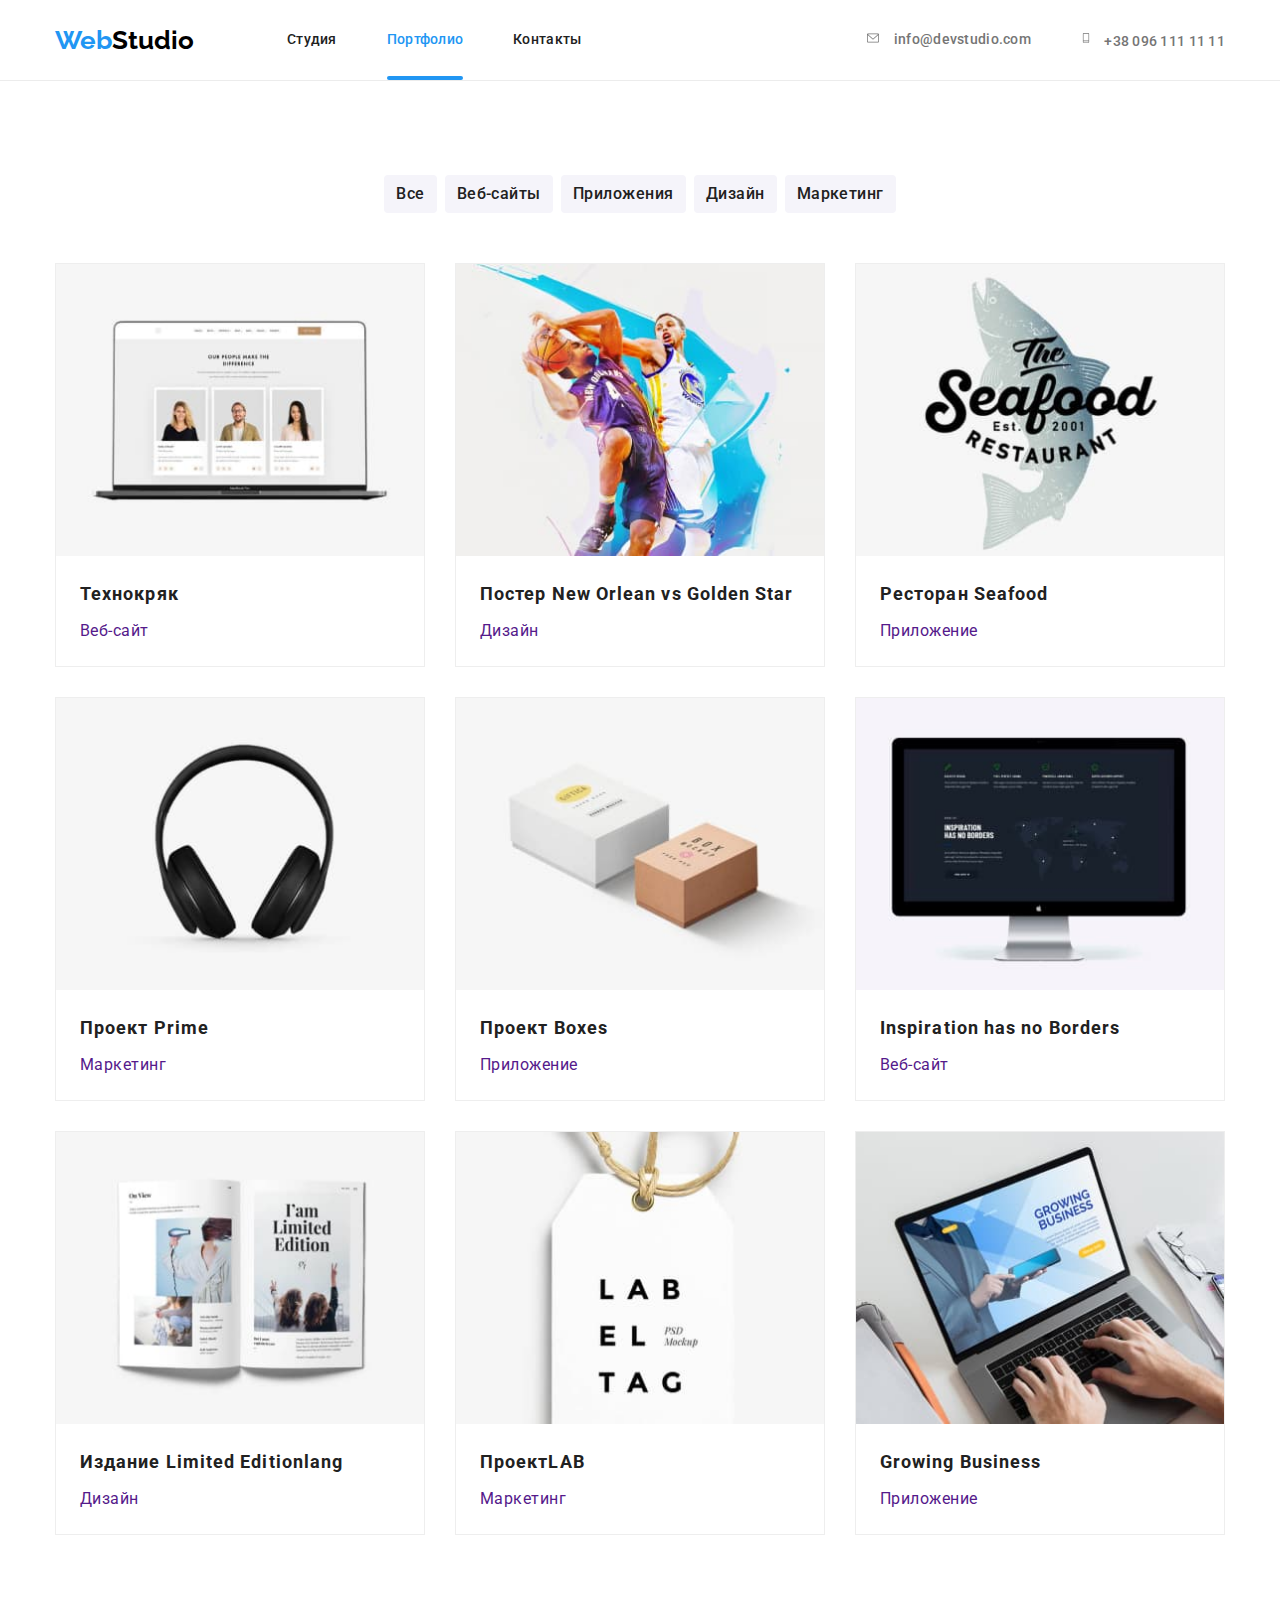
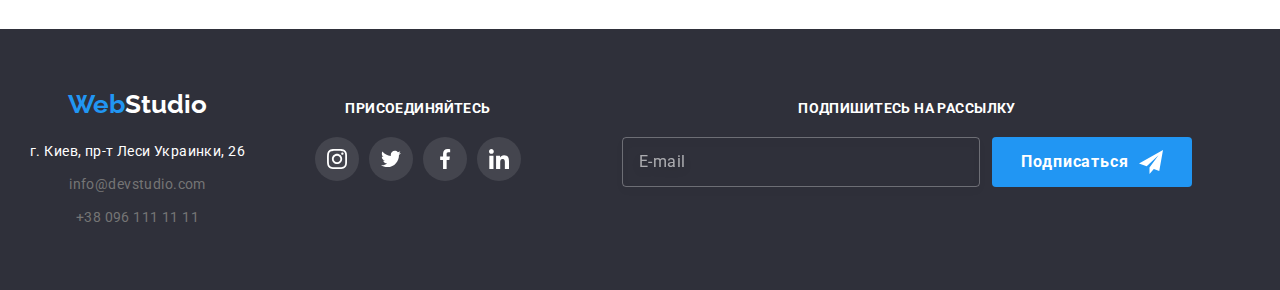
==== portfolio.html @ f4c72ba0 "media" ====
<!DOCTYPE html>
<html lang="ru">
<head>
    <meta charset="UTF-8">
    <meta http-equiv="X-UA-Compatible" content="IE=edge">
    <meta name="viewport" content="width=device-width, initial-scale=1.0">
    <title>Document</title>
    <link rel="preconnect" href="https://fonts.googleapis.com">
    <link rel="preconnect" href="https://fonts.gstatic.com" crossorigin>
    <link href="https://fonts.googleapis.com/css2?family=Raleway:wght@700&family=Roboto:wght@400;500;700;900&display=swap" rel="stylesheet">    
    <link rel="stylesheet" href="https://cdnjs.cloudflare.com/ajax/libs/modern-normalize/1.1.0/modern-normalize.min.css">
    <link rel="stylesheet" href="./css/main.css">
</head>
<body>
    <header class="page-header">
        <div class="container header-container">
        <nav class="navigation">
                <a href="" lang="en" class="logo page-header__logo"> <span class="accent-logo">Web</span>Studio</a>
                <ul class="site-nav list">
                    <li class="site-nav__item"><a class="site-nav__link" href="./index.html">Студия</a></li>
                    <li class="site-nav__item site-nav__item--current"><a class="site-nav__link site-nav__link--current" href="">Портфолио</a></li>
                    <li class="site-nav__item"><a class="site-nav__link" href="">Контакты</a></li>
                </ul>
                </nav>
                <ul class="auth-nav list">
                    <li class="navigation-link"><a href="mailto:info@devstudio.com" class="auth-nav__link link">
                        <svg class="auth-nav__icon" width="16" height="12">
                            <use href="./images/sprite.svg#icon-mail"></use>
                        </svg>
                        info@devstudio.com</a></li>
                    <li ><a href="tel:+380961111111" class="auth-nav__link link">
                        <svg class="auth-nav__icon" width="10" height="16">
                            <use href="./images/sprite.svg#icon-phone"></use>
                        </svg>
                        +38 096 111 11 11</a></li>
                </ul>
                <button class="menu-open" data-menu-open>
                    <svg width="40" height="40">
                        <use href="./images/sprite.svg#icon-menu_40px"></use>
                    </svg>
                </button>
                </div>
                <div class="mob-menu is-hidden" data-menu>
                    <button class="menu-close" data-menu-close>
                        <svg width="40" height="40">
                            <use href="./images/sprite.svg#icon-close_40px"></use>
                        </svg>
                    </button>    
                    <ul class="mob-menu-list list">
                        <li class="mob-menu-list__item"><a class="mob-nav__link link" href="./index.html">Студия</a></li>
                        <li class="mob-menu-list__item"><a class="mob-nav__link link mob-nav__link--current" href="./portfolio.html">Портфолио</a></li>
                        <li class="mob-menu-list__item"><a class="mob-nav__link link" href="">Контакты</a></li>
                    </ul>
                    <ul class="mob-auth-list list">
                        
                        <li class="mob-auth-list__item"><a href="tel:+380961111111" class="mob-auth-list__tel">
                            +38 096 111 11 11</a></li>
                            <li ><a href="mailto:info@devstudio.com" class="mob-auth-list__mail link">
                                info@devstudio.com</a></li>
                    </ul>
                    <ul class="mob-social-list list">
                        <li class="mob-social-list__item"><a class="mob-social-list__link link" href="">Instagram</a></li>
                        <span class="line"></span>
                        <li class="mob-social-list__item"><a class="mob-social-list__link link" href="">Twitter</a></li>
                        <span class="line"></span>
                        <li class="mob-social-list__item"><a class="mob-social-list__link link" href="">Facebook</a></li>
                        <span class="line"></span>
                        <li class="mob-social-list__item"><a class="mob-social-list__link link" href="">LinkedIn</a></li>
                    </ul>
                </div>
        </header>

    <main>
    <section class="work-examples-section">
    <div class="container ">
    <!--Скрыть заголовок-->
    <h1 class="visually-hidden">Наши работы</h1>
    <ul class="work-nav list">
        <li class="work-nav__wrap"><button type="button" class="work-nav__button">Все</button></li>
        <li class="work-nav__wrap"><button type="button" class="work-nav__button">Веб-сайты</button></li>
        <li class="work-nav__wrap"><button type="button" class="work-nav__button">Приложения</button></li>
        <li class="work-nav__wrap"><button type="button" class="work-nav__button">Дизайн</button></li>
        <li class="work-nav__wrap"><button type="button" class="work-nav__button">Маркетинг</button></li>
    </ul>
        <ul class="work-examples list">
            <li class="work-examples__card">
                <div class="work-examples__overlay">
            <a href="" class="work-examples__link link">
                <picture>
                    <source srcset="./images/portfolio/port1.jpg 1x, ./images/portfolio/port1_2x.jpg 2x"
                    media="(min-width:1200px)">
                    <source srcset="./images/portfolio/port1_tab.jpg 1x, ./images/portfolio/port1_tab_2x.jpg 2x"
                    media="(min-width:768px)"/>
                    <source srcset="./images/portfolio/port1_mob.jpg 1x, ./images/portfolio/port1_mob_2x.jpg 2x"
                    media="(min-width:320px)"/>
                    <img src="./images/portfolio/port1.jpg" alt="Пример готового веб-сайта" >
                </picture>
                <div class="portfolio-text"><p class="examples-text">Технокряк это современная площадка распространения коронавируса. Компании используют эту платформу для цифрового шпионажа и атак на защищённые сервера конкурентов.</p>
                </div></div>
            <div class="work-examples__item">
                <h2 class="work-examples__title">Технокряк</h2>
                <p class="work-examples__form">Веб-сайт</p>
            </div>
            </a>
            </li>

            <li class="work-examples__card">
                <div class="work-examples__overlay">
            <a href="" class="work-examples__link link">
                <picture>
                    <source srcset="./images/portfolio/port2.jpg 1x, ./images/portfolio/port2_2x.jpg 2x"
                    media="(min-width:1200px)">
                    <source srcset="./images/portfolio/port2_tab.jpg 1x, ./images/portfolio/port2_tab_2x.jpg 2x"
                    media="(min-width:768px)"/>
                    <source srcset="./images/portfolio/port2_mob.jpg 1x, ./images/portfolio/port2_mob_2x.jpg 2x"
                    media="(min-width:320px)"/>
                    <img src="./images/portfolio/port2.jpg" alt="Пример готового веб-сайта" >
                </picture>
           
            <div class="portfolio-text"><p class="examples-text">Технокряк это современная площадка распространения коронавируса. Компании используют эту платформу для цифрового шпионажа и атак на защищённые сервера конкурентов.</p>
            </div></div>
            <div class="work-examples__item">
                <h2 class="work-examples__title">Постер <span lang="en">New Orlean vs Golden Star</span></h2>
                <p class="work-examples__form">Дизайн</p>
            </div>
            </a>
            </li>

            <li class="work-examples__card">
                <div class="work-examples__overlay">
            <a href="" class="work-examples__link link">
                <picture>
                    <source srcset="./images/portfolio/port3.jpg 1x, ./images/portfolio/port3_2x.jpg 2x"
                    media="(min-width:1200px)">
                    <source srcset="./images/portfolio/port3_tab.jpg 1x, ./images/portfolio/port3_tab_2x.jpg 2x"
                    media="(min-width:768px)"/>
                    <source srcset="./images/portfolio/port3_mob.jpg 1x, ./images/portfolio/port3_mob_2x.jpg 2x"
                    media="(min-width:320px)"/>
                    <img src="./images/portfolio/port3.jpg" alt="Эмблема ресторана">
                </picture>
            <div class="portfolio-text"><p class="examples-text">Технокряк это современная площадка распространения коронавируса. Компании используют эту платформу для цифрового шпионажа и атак на защищённые сервера конкурентов.</p>
            </div></div>
            <div class="work-examples__item">
                <h2 class="work-examples__title">Ресторан <span lang="en">Seafood</span></h2>
                <p class="work-examples__form">Приложение</p></div></a>
            </li>      

            <li class="work-examples__card">
                <div class="work-examples__overlay">
            <a href="" class="work-examples__link link">
                <picture>
                    <source srcset="./images/portfolio/port4.jpg 1x, ./images/portfolio/port4_2x.jpg 2x"
                    media="(min-width:1200px)">
                    <source srcset="./images/portfolio/port4_tab.jpg 1x, ./images/portfolio/port4_tab_2x.jpg 2x"
                    media="(min-width:768px)"/>
                    <source srcset="./images/portfolio/port4_mob.jpg 1x, ./images/portfolio/port4_mob_2x.jpg 2x"
                    media="(min-width:320px)"/>
                    <img src="./images/portfolio/port4.jpg" alt="Наушники">
                </picture>
            <div class="portfolio-text"><p class="examples-text">Технокряк это современная площадка распространения коронавируса. Компании используют эту платформу для цифрового шпионажа и атак на защищённые сервера конкурентов.</p>
            </div></div>
            <div class="work-examples__item">
                <h2 class="work-examples__title">Проект <span lang="en">Prime</span></h2>
                <p class="work-examples__form">Маркетинг</p>
            </div>
            </a>
            </li> 

            <li class="work-examples__card">
                <div class="work-examples__overlay">
            <a href="" class="work-examples__link link">
                <picture>
                    <source srcset="./images/portfolio/port5.jpg 1x, ./images/portfolio/port5_2x.jpg 2x"
                    media="(min-width:1200px)">
                    <source srcset="./images/portfolio/port5_tab.jpg 1x, ./images/portfolio/port5_tab_2x.jpg 2x"
                    media="(min-width:768px)"/>
                    <source srcset="./images/portfolio/port5_mob.jpg 1x, ./images/portfolio/port5_mob_2x.jpg 2x"
                    media="(min-width:320px)"/>
                    <img src="./images/portfolio/port5.jpg" alt="2 коробки">
                </picture>
            <div class="portfolio-text"><p class="examples-text">Технокряк это современная площадка распространения коронавируса. Компании используют эту платформу для цифрового шпионажа и атак на защищённые сервера конкурентов.</p>
            </div></div>
            <div class="work-examples__item">
                <h2 class="work-examples__title">Проект <span lang="en">Boxes</span></h2>
                <p class="work-examples__form">Приложение</p>
            </div>
            </a>
            </li>     

            <li class="work-examples__card">
                <div class="work-examples__overlay">
            <a href="" class="work-examples__link link">
                <picture>
                    <source srcset="./images/portfolio/port6.jpg 1x, ./images/portfolio/port6_2x.jpg 2x"
                    media="(min-width:1200px)">
                    <source srcset="./images/portfolio/port6_tab.jpg 1x, ./images/portfolio/port6_tab_2x.jpg 2x"
                    media="(min-width:768px)"/>
                    <source srcset="./images/portfolio/port6_mob.jpg 1x, ./images/portfolio/port6_mob_2x.jpg 2x"
                    media="(min-width:320px)"/>
                    <img src="./images/portfolio/port6.jpg" alt="Экран монитора">
                </picture>
            <div class="portfolio-text"><p class="examples-text">Технокряк это современная площадка распространения коронавируса. Компании используют эту платформу для цифрового шпионажа и атак на защищённые сервера конкурентов.</p>
            </div></div>
            <div class="work-examples__item">
                <h2 class="work-examples__title" lang="en">Inspiration has no Borders</h2>
                <p class="work-examples__form">Веб-сайт</p>
            </div>
            </a>
            </li> 

            <li class="work-examples__card">
                <div class="work-examples__overlay">
            <a href="" class="work-examples__link link">
                <picture>
                    <source srcset="./images/portfolio/port7.jpg 1x, ./images/portfolio/port7_2x.jpg 2x"
                    media="(min-width:1200px)">
                    <source srcset="./images/portfolio/port7_tab.jpg 1x, ./images/portfolio/port7_tab_2x.jpg 2x"
                    media="(min-width:768px)"/>
                    <source srcset="./images/portfolio/port7_mob.jpg 1x, ./images/portfolio/port7_mob_2x.jpg 2x"
                    media="(min-width:320px)"/>
                    <img src="./images/portfolio/port7.jpg" alt="Разворот журнала">
                </picture>
            <div class="portfolio-text"><p class="examples-text">Технокряк это современная площадка распространения коронавируса. Компании используют эту платформу для цифрового шпионажа и атак на защищённые сервера конкурентов.</p>
            </div></div>
            <div class="work-examples__item">
                <h2 class="work-examples__title">Издание <span lang="en">Limited Editionlang</span></h2>
                <p class="work-examples__form">Дизайн</p>
            </div>
            </a>
            </li> 

            <li class="work-examples__card">
                <div class="work-examples__overlay">
            <a href="" class="work-examples__link link">
                <picture>
                    <source srcset="./images/portfolio/port8.jpg 1x, ./images/portfolio/port8_2x.jpg 2x"
                    media="(min-width:1200px)">
                    <source srcset="./images/portfolio/port8_tab.jpg 1x, ./images/portfolio/port8_tab_2x.jpg 2x"
                    media="(min-width:768px)"/>
                    <source srcset="./images/portfolio/port8_mob.jpg 1x, ./images/portfolio/port8_mob_2x.jpg 2x"
                    media="(min-width:320px)"/>
                    <img src="./images/portfolio/port8.jpg" alt="Этикетка">
                </picture>
            <div class="portfolio-text"><p class="examples-text">Технокряк это современная площадка распространения коронавируса. Компании используют эту платформу для цифрового шпионажа и атак на защищённые сервера конкурентов.</p>
            </div></div>
            <div class="work-examples__item">
                <h2 class="work-examples__title">Проект<span lang="en">LAB</span></h2>
                <p class="work-examples__form">Маркетинг</p>
            </div>
            </a>
            </li> 

            <li class="work-examples__card">
                <div class="work-examples__overlay">
            <a href="" class="work-examples__link link">
                <picture>
                    <source srcset="./images/portfolio/port9.jpg 1x, ./images/portfolio/port9_2x.jpg 2x"
                    media="(min-width:1200px)">
                    <source srcset="./images/portfolio/port9_tab.jpg 1x, ./images/portfolio/port9_tab_2x.jpg 2x"
                    media="(min-width:768px)"/>
                    <source srcset="./images/portfolio/port9_mob.jpg 1x, ./images/portfolio/port9_mob_2x.jpg 2x"
                    media="(min-width:320px)"/>
                    <img src="./images/portfolio/port9.jpg" alt="Человек печатаеn на ноутбуке">
                </picture>
            <div class="portfolio-text"><p class="examples-text">Технокряк это современная площадка распространения коронавируса. Компании используют эту платформу для цифрового шпионажа и атак на защищённые сервера конкурентов.</p>
            </div></div>
            <div class="work-examples__item">
                <h2 class="work-examples__title" lang="en"> Growing Business</h2>
                <p class="work-examples__form">Приложение</p>
            </div>
            </a>
            </li>
        </ul>
    </div>
    </div>
</section>
    </main>

    <footer class="footer">
        <div class="footer-container container">
        <div class="address-container">
            <a href="" lang="en" class="logo footer__logo"> <span class="accent-logo">Web</span>Studio</a>
            <address class="address"> 
                <a href="https://goo.gl/maps/5iMmkAFJoWgHCpp79" target="_blank" class="address__map link">г. Киев, пр-т Леси Украинки, 26</a>  
                <ul class="address__list list">
                    <li class="address__mail"><a href="mailto:info@devstudio.com">info@devstudio.com</a></li>
                    <li><a href="tel:+380961111111" >+38 096 111 11 11</a></li>
                </ul>
            </address>
        </div>
        <div class="social-footer-container">
            <p class="social-title">присоединяйтесь</p>
            <ul class="social-footer">
                <li class="social-footer__item list"><a href="" class="social-footer__link">
                    <svg class="social-footer__icon" width="20" height="20">
                        <use href="./images/sprite.svg#icon-instagram"></use>
                    </svg>
                </a></li>
                <li class="social-footer__item list"><a href="" class="social-footer__link">
                    <svg class="social-footer__icon" width="20" height="20">
                        <use href="./images/sprite.svg#icon-twitter"></use>
                    </svg>
                </a></li>
                <li class="social-footer__item list"><a href="" class="social-footer__link">
                    <svg class="social-footer__icon" width="20" height="20">
                        <use href="./images/sprite.svg#icon-facebook"></use>
                    </svg>
                </a></li>
                <li class="social-footer__item list"><a href="" class="social-footer__link">
                    <svg class="social-footer__icon" width="20" height="20">
                        <use href="./images/sprite.svg#icon-linkedin"></use>
                    </svg>
                </a></li>
            </ul>
        </div>
        <div class="mail-container">
            <p class="social-title">подпишитесь на рассылку</p>
            <form class="mail-form">
                <input type="text" name="mail" placeholder="E-mail" class="mail-form__input">
                <button type="submit" class="button-mail">Подписаться
                    <svg class="send-icon" width="24" height="24">
                        <use href="./images/sprite.svg#icon-send"></use>
                    </svg>
                </button>


            </form>
        </div>
    </div>
        </footer>
        <script src="./js/menu.js"></script>
</body>
</html>
---- css/main.css ----
:root {
  --primary-text-color: #757575;
  --title-text-color: #212121;
  --accent-color: #2196f3;
  --white-color: #ffffff;
  --grey-color: rgba(255, 255, 255, 0, 6);
  --bg-color: #2f303a;
  --secondary-bg-color: #f5f4fa;
  --font-family: Roboto, sans-serif;
}

.visually-hidden {
  position: absolute;
  width: 1px;
  height: 1px;
  margin: -1px;
  padding: 0;
  overflow: hidden;
  border: 0;
  clip: rect(0 0 0 0);
}

body {
  color: var(--primary-text-color);
  font-family: Roboto, sans-serif;
}

.link {
  text-decoration: none;
}

.list {
  list-style: none;
  padding: 0;
  margin: 0;
}

img {
  display: block;
  max-width: 100%;
  height: auto;
}

p,
h1,
h2,
h3,
h4,
h5,
h6 {
  margin-top: 0;
  margin-bottom: 0;
}

.container {
  width: 100%;
  padding-left: 15px;
  padding-right: 15px;
  margin: 0 auto;
}

@media screen and (min-width: 480px) {
  .container {
    width: 480px;
  }
}

@media screen and (min-width: 768px) {
  .container {
    width: 768px;
  }
}

@media screen and (min-width: 1200px) {
  .container {
    width: 1200px;
  }
}

.header-container {
  display: flex;
  align-items: center;
  justify-content: space-between;
  position: relative;
}

.page-header {
  border-bottom: 1px solid #ececec;
}

.logo {
  font-family: Raleway;
  font-weight: 700;
  font-size: 26px;
  line-height: 1.19;
  text-decoration: none;
}

.page-header__logo {
  margin-right: 93px;
  color: black;
}

.accent-logo {
  color: var(--accent-color);
}

.navigation {
  display: flex;
  align-items: center;
}

.site-nav {
  display: none;
}

@media screen and (min-width: 768px) {
  .site-nav {
    display: flex;
    align-items: center;
  }
}

.site-nav a,
.auth-nav a {
  font-weight: 500;
  font-size: 12px;
  line-height: 1.17;
  letter-spacing: 0.02em;
}

@media screen and (min-width: 1200px) {
  .site-nav a,
  .auth-nav a {
    font-size: 14px;
    line-height: 1.14;
  }
}

.site-nav a {
  color: var(--title-text-color);
  text-decoration: none;
  transition: color 250ms cubic-bezier(0.4, 0, 0.2, 1);
}

.site-nav a:hover, .site-nav a:focus {
  color: var(--accent-color);
}

.site-nav__link {
  display: block;
  padding-top: 32px;
  padding-bottom: 32px;
  position: relative;
}

.site-nav__link--current::after {
  position: absolute;
  bottom: 0;
  left: 0;
  content: '';
  display: block;
  background-color: #2196f3;
  border-radius: 2px;
  height: 4px;
  width: 100%;
}

.auth-nav a {
  color: var(--primary-text-color);
}

.auth-nav__icon {
  margin-right: 8px;
  fill: var(--primary-text-color);
  transition: fill 250ms cubic-bezier(0.4, 0, 0.2, 1);
}

.auth-nav__link:hover .auth-nav__icon,
.auth-nav__link:focus .auth-nav__icon {
  fill: var(--accent-color);
}

@media screen and (min-width: 1200px) {
  .auth-nav__icon {
    margin-right: 10px;
  }
}

@media screen and (min-width: 768px) {
  .icon_mail {
    width: 14px;
    height: 10px;
  }
}

@media screen and (min-width: 1200px) {
  .icon_mail {
    width: 16px;
    height: 12px;
  }
}

@media screen and (min-width: 768px) {
  .icon_phone {
    width: 10px;
    height: 14px;
  }
}

@media screen and (min-width: 1200px) {
  .icon_phone {
    height: 16px;
  }
}

.site-nav__item:not(:last-child) {
  margin-right: 50px;
}

.site-nav__item--current a {
  color: var(--accent-color);
}

.auth-nav {
  display: none;
}

@media screen and (min-width: 768px) {
  .auth-nav {
    display: flex;
    flex-flow: column wrap;
  }
}

@media screen and (min-width: 1200px) {
  .auth-nav {
    flex-flow: row;
  }
}

.navigation-link {
  display: flex;
  align-items: center;
  justify-content: center;
}

@media screen and (min-width: 768px) {
  .navigation-link {
    margin-bottom: 10px;
  }
}

@media screen and (min-width: 1200px) {
  .navigation-link {
    display: inline-block;
    margin-right: 50px;
    margin-bottom: 0;
  }
}

.auth-nav__link {
  color: #212121;
  align-items: center;
  font-size: 12px;
  line-height: 1.17;
  letter-spacing: 0.02em;
  transition: color 250ms cubic-bezier(0.4, 0, 0.2, 1);
}

.auth-nav__link:hover, .auth-nav__link:focus {
  color: var(--accent-color);
}

@media screen and (min-width: 1200px) {
  .auth-nav__link {
    font-size: 14px;
    line-height: 1.14;
  }
}

.mob-menu {
  position: fixed;
  width: 100vw;
  height: 100vh;
  top: 0;
  right: 0;
  background-color: white;
  padding-top: 48px;
  padding-right: 15px;
  padding-left: 40px;
  padding-bottom: 48px;
}

.mob-menu-list__item {
  font-weight: 500;
  font-size: 40px;
  line-height: 1.18;
  letter-spacing: 0.02em;
  padding: 0;
  margin-bottom: 32px;
}

.mob-menu-list__item:last-child {
  margin-bottom: 302px;
}

.mob-nav__link {
  color: #212121;
  transition: color 250ms cubic-bezier(0.4, 0, 0.2, 1);
}

.mob-nav__link:hover, .mob-nav__link:focus {
  color: var(--accent-color);
}

.menu-close {
  border: none;
  background-color: transparent;
  width: 40px;
  height: 40px;
  display: flex;
  justify-content: center;
  align-items: center;
  margin-left: auto;
  position: absolute;
  right: 15px;
  top: 10px;
  padding: 0;
  transition: fill 250ms cubic-bezier(0.4, 0, 0.2, 1);
}

.menu-close:hover, .menu-close:focus {
  fill: var(--accent-color);
  cursor: pointer;
}

.mob-auth-list {
  margin-bottom: 64px;
}

.mob-auth-list__tel {
  font-weight: 500;
  font-size: 34px;
  line-height: 1.18;
  letter-spacing: 0.02em;
  color: var(--accent-color);
  text-decoration: none;
}

.mob-auth-list__mail {
  font-weight: 500;
  font-size: 24px;
  line-height: 1.17;
  letter-spacing: 0.02em;
  color: #757575;
}

.mob-auth-list__item {
  margin-bottom: 32px;
}

.mob-social-list__link {
  font-weight: 500;
  font-size: 18px;
  line-height: 1.22;
  letter-spacing: 0.02em;
  color: #2196f3;
}

.mob-social-list {
  display: flex;
  align-items: center;
}

.line {
  border-left: 1px solid rgba(33, 33, 33, 0.2);
  height: 22px;
  margin-left: 10px;
  margin-right: 10px;
}

.mob-menu.is-hidden {
  opacity: 0;
  visibility: hidden;
  pointer-events: none;
}

.menu-open {
  border: none;
  background-color: transparent;
  width: 40px;
  height: 40px;
  display: block;
  margin-top: 10px;
  margin-bottom: 10px;
  padding: 0;
  margin-left: auto;
}

@media screen and (min-width: 768px) {
  .menu-open {
    display: none;
  }
}

.mob-nav__link--current {
  color: var(--accent-color);
}

.hero {
  text-align: center;
  background-color: var(--bg-color);
  background-image: linear-gradient(rgba(47, 48, 58, 0.4), rgba(47, 48, 58, 0.4)), url(../images/main/hero_mob.jpg);
  background-repeat: no-repeat;
  background-position: center;
  background-size: cover;
  min-width: 320px;
  margin: 0 auto;
  padding-top: 118px;
  padding-bottom: 118px;
}

@media (min-device-pixel-ratio: 2), (min-resolution: 192dpi), (min-resolution: 2dppx) {
  .hero {
    background-image: linear-gradient(rgba(47, 48, 58, 0.4), rgba(47, 48, 58, 0.4)), url(../images/main/hero_mob_x2.jpg);
  }
}

@media screen and (min-width: 768px) {
  .hero {
    background-image: linear-gradient(rgba(47, 48, 58, 0.4), rgba(47, 48, 58, 0.4)), url(../images/main/hero_tab.jpg);
  }
}

@media screen and (min-width: 768px) and (min-width: 768px) and (min-device-pixel-ratio: 2), screen and (min-width: 768px) and (min-resolution: 192dpi), screen and (min-width: 768px) and (min-resolution: 2dppx) {
  .hero {
    background-image: linear-gradient(rgba(47, 48, 58, 0.4), rgba(47, 48, 58, 0.4)), url(../images/main/hero_tab_x2.jpg);
  }
}

@media screen and (min-width: 1200px) {
  .hero {
    padding-top: 200px;
    padding-bottom: 200px;
    background-image: linear-gradient(rgba(47, 48, 58, 0.4), rgba(47, 48, 58, 0.4)), url(../images/main/hero.jpg);
  }
}

@media screen and (min-width: 1200px) and (min-width: 1200px) and (min-device-pixel-ratio: 2), screen and (min-width: 1200px) and (min-resolution: 192dpi), screen and (min-width: 1200px) and (min-resolution: 2dppx) {
  .hero {
    background-image: linear-gradient(rgba(47, 48, 58, 0.4), rgba(47, 48, 58, 0.4)), url(../images/main/hero_x2.jpg);
  }
}

.title {
  margin-top: 0;
  margin-bottom: 30px;
  color: var(--white-color);
  letter-spacing: 0.06em;
  text-transform: uppercase;
  font-size: 26px;
  line-height: 1.62;
}

@media screen and (min-width: 1200px) {
  .title {
    font-size: 44px;
    line-height: 1.36;
  }
}

.button {
  border-radius: 4px;
  border: none;
  padding: 10px 32px;
  min-width: 200px;
  color: var(--white-color);
  background-color: var(--accent-color);
  font-family: inherit;
  font-weight: 700;
  font-size: 16px;
  line-height: 1.9;
  text-align: center;
  letter-spacing: 0.06em;
  cursor: pointer;
  transition: background-color 250ms cubic-bezier(0.4, 0, 0.2, 1);
}

.button:hover, .button:focus {
  background-color: #188ce8;
}

.thumb {
  display: flex;
  justify-content: center;
  align-items: center;
  margin-bottom: 30px;
  background-color: #f5f4fa;
  border-radius: 4px;
  width: 450px;
  height: 120px;
}

@media screen and (min-width: 768px) {
  .thumb {
    width: 354px;
  }
}

@media screen and (min-width: 1200px) {
  .thumb {
    width: 270px;
  }
}

.icon {
  width: 65px;
  height: 70px;
}

.advantage-section {
  padding-top: 60px;
  padding-bottom: 60px;
}

@media screen and (min-width: 1200px) {
  .advantage-section {
    padding-top: 94px;
    padding-bottom: 94px;
  }
}

.advantage-list-title {
  margin-bottom: 10px;
  color: var(--title-text-color);
  font-weight: 700;
  font-size: 14px;
  line-height: 1.14;
  letter-spacing: 0.03em;
  text-transform: uppercase;
  text-align: center;
}

@media screen and (min-width: 768px) {
  .advantage-list-title {
    text-align: left;
  }
}

.advantage-list-text {
  font-weight: 400;
  font-size: 14px;
  line-height: 1.71;
  letter-spacing: 0.03em;
}

.advantage-list {
  margin-top: -30px;
}

@media screen and (min-width: 768px) {
  .advantage-list {
    display: flex;
    flex-wrap: wrap;
    flex-basis: calc(100% / 2-30px);
    margin-left: -30px;
  }
}

@media screen and (min-width: 1200px) {
  .advantage-list {
    flex-basis: calc(100% / 4-30px);
    margin-top: 0;
  }
}

.advantage-list-wrap {
  width: 450px;
  margin-top: 30px;
}

@media screen and (min-width: 768px) {
  .advantage-list-wrap {
    width: 354px;
    margin-left: 30px;
  }
}

@media screen and (min-width: 1200px) {
  .advantage-list-wrap {
    width: 270px;
    margin-top: 0;
  }
}

.work,
.team {
  margin-bottom: 30px;
  color: var(--title-text-color);
  font-weight: 700;
  font-size: 28px;
  line-height: 1.18;
  font-weight: bold;
  text-align: center;
  letter-spacing: 0.03em;
}

@media screen and (min-width: 1200px) {
  .work,
  .team {
    font-size: 36px;
    line-height: 1.17;
    margin-bottom: 50px;
  }
}

.work-list {
  display: flex;
}

.work-list__photo {
  position: relative;
}

.work-list__photo:not(:last-child) {
  margin-right: 30px;
}

.work-list__thumb {
  position: absolute;
  bottom: 0;
  left: 0;
  display: flex;
  width: 100%;
  height: 70px;
  background-color: rgba(47, 48, 58, 0.8);
  justify-content: center;
  align-items: center;
}

.work-list__name {
  font-weight: 700;
  font-size: 14px;
  line-height: 1.14;
  letter-spacing: 0.03em;
  text-transform: uppercase;
  color: var(--white-color);
}

.work-section {
  display: none;
}

@media screen and (min-width: 1200px) {
  .work-section {
    display: flex;
    padding-bottom: 94px;
  }
}

.team-section {
  background: var(--secondary-bg-color);
  width: 100vw;
  padding-top: 60px;
  padding-bottom: 60px;
}

@media screen and (min-width: 1200px) {
  .team-section {
    padding-top: 94px;
    padding-bottom: 94px;
  }
}

.team-list__title {
  margin-bottom: 10px;
  color: var(--title-text-color);
  font-weight: 500;
  font-size: 16px;
  line-height: 1.19;
  letter-spacing: 0.03em;
}

@media screen and (min-width: 768px) {
  .team-list {
    display: flex;
    flex-wrap: wrap;
    flex-basis: calc(100% / 2-30px);
    margin-left: -30px;
    margin-top: -30px;
  }
}

@media screen and (min-width: 1200px) {
  .team-list {
    flex-basis: calc(100% / 4-30px);
    margin-top: 0;
  }
}

.team-list__wrap {
  width: 450px;
  background: var(--white-color);
  border-radius: 0px 0px 4px 4px;
  box-shadow: 0px 1px 3px rgba(0, 0, 0, 0.12), 0px 1px 1px rgba(0, 0, 0, 0.14), 0px 2px 1px rgba(0, 0, 0, 0.2);
  margin-top: 30px;
}

@media screen and (min-width: 768px) {
  .team-list__wrap {
    width: 354px;
    margin-left: 30px;
    margin-top: 30px;
  }
}

@media screen and (min-width: 1200px) {
  .team-list__wrap {
    width: 270px;
    margin-top: 0px;
  }
}

.team-name {
  padding-top: 30px;
  padding-bottom: 24px;
  text-align: center;
}

@media screen and (min-width: 1200px) {
  .team-name {
    padding-bottom: 30px;
  }
}

.team-position {
  margin-bottom: 16px;
  font-weight: 400;
  font-size: 16px;
  line-height: 1.19;
  text-align: center;
  letter-spacing: 0.03em;
}

.master-social {
  display: flex;
  justify-content: center;
}

.social-title {
  margin-bottom: 20px;
  font-weight: 700;
  font-size: 14px;
  line-height: 1.14;
  letter-spacing: 0.03em;
  text-transform: uppercase;
  color: var(--white-color);
}

.master-social__item {
  padding-left: 0;
  display: flex;
  justify-content: center;
  width: 44px;
  height: 44px;
}

.master-social__item:not(:last-child) {
  margin-right: 10px;
}

@media screen and (min-width: 1200px) {
  .master-social__item {
    width: 44px;
  }
}

.social-link {
  display: flex;
  justify-content: center;
  align-items: center;
  width: 100%;
  border-radius: 50%;
  background-color: var(--white-color);
  transition: background-color 250ms cubic-bezier(0.4, 0, 0.2, 1);
}

.social-link:hover, .social-link:focus {
  background-color: var(--accent-color);
}

.master-social__icon {
  fill: #afb1b8;
  transition: fill 250ms cubic-bezier(0.4, 0, 0.2, 1);
}

.social-link:hover .master-social__icon,
.social-link:focus .master-social__icon {
  fill: var(--white-color);
}

.clients-section {
  padding-bottom: 60px;
  padding-top: 60px;
}

@media screen and (min-width: 1200px) {
  .clients-section {
    padding-bottom: 94px;
    padding-top: 94px;
  }
}

.partner-item {
  display: flex;
  justify-content: center;
  align-items: center;
  width: 210px;
  height: 92px;
  border: 1px solid #afb1b8;
  border-radius: 4px;
  transition: border 250ms cubic-bezier(0.4, 0, 0.2, 1);
}

.partner-item:hover, .partner-item:focus {
  border: 1px solid var(--accent-color);
}

@media screen and (min-width: 768px) {
  .partner-item {
    width: 226px;
  }
}

@media screen and (min-width: 1200px) {
  .partner-item {
    width: 170px;
  }
}

.partner {
  margin-left: 30px;
  margin-top: 30px;
}

.partner-logo {
  fill: #afb1b8;
  transition: fill 250ms cubic-bezier(0.4, 0, 0.2, 1);
}

.partner-item:hover .partner-logo,
.partner-item:focus .partner-logo {
  fill: var(--accent-color);
}

.clients {
  font-weight: 700;
  font-size: 28px;
  line-height: 1.18;
  text-align: center;
  letter-spacing: 0.03em;
  color: var(--title-text-color);
  margin-bottom: 30px;
}

@media screen and (min-width: 1200px) {
  .clients {
    font-size: 36px;
    line-height: 1.17;
    margin-bottom: 50px;
  }
}

.partner-list {
  display: flex;
  flex-wrap: wrap;
  flex-basis: calc(100% / 2-30px);
  margin-left: -30px;
  margin-top: -30px;
}

@media screen and (min-width: 768px) {
  .partner-list {
    flex-basis: calc(100% / 3-30px);
  }
}

.footer-container {
  margin-left: 0;
  margin-right: 0;
  text-align: center;
}

@media screen and (min-width: 768px) {
  .footer-container {
    display: flex;
    flex-wrap: wrap;
    align-items: baseline;
    justify-content: space-around;
  }
}

@media screen and (min-width: 1200px) {
  .footer-container {
    display: flex;
    align-items: baseline;
    position: relative;
  }
}

.footer {
  padding-top: 60px;
  padding-bottom: 60px;
  background: var(--bg-color);
  padding-left: 15px;
  padding-right: 15px;
  margin: 0 auto;
}

.address-container {
  text-align: center;
  margin-right: 0;
  margin-bottom: 60px;
}

@media screen and (min-width: 1200px) {
  .address-container {
    margin-bottom: 0;
    margin-right: 70px;
  }
}

.address,
.address__list a {
  font-style: normal;
  font-weight: 400;
  font-size: 14px;
  line-height: 1.71;
  letter-spacing: 0.03em;
  transition: color 250ms cubic-bezier(0.4, 0, 0.2, 1);
}

.address__map {
  display: block;
  margin-bottom: 8px;
  color: var(--white-color);
}

@media screen and (min-width: 1200px) {
  .address__map {
    margin-bottom: 9px;
  }
}

.address__list a {
  color: var(--grey-color);
  text-decoration: none;
}

.address a:hover, .address a:focus {
  color: var(--white-color);
}

.footer__logo {
  display: block;
  margin-bottom: 20px;
  color: var(--white-color);
  font-family: Raleway;
  font-weight: 700;
  font-size: 24px;
  line-height: 1.17;
  text-decoration: none;
}

@media screen and (min-width: 1200px) {
  .footer__logo {
    font-size: 26px;
    line-height: 1.19;
  }
}

.address__mail {
  margin-bottom: 8px;
}

@media screen and (min-width: 1200px) {
  .address__mail {
    margin-bottom: 9px;
  }
}

.social-footer__link {
  display: flex;
  justify-content: center;
  align-items: center;
  width: 100%;
  border-radius: 50%;
  background-color: rgba(255, 255, 255, 0.1);
  transition: background-color 250ms cubic-bezier(0.4, 0, 0.2, 1);
}

.social-footer__link:hover, .social-footer__link:focus {
  background-color: var(--accent-color);
}

.social-footer__icon {
  fill: var(--white-color);
}

.social-footer {
  display: flex;
  align-content: center;
  justify-content: center;
  padding-left: 0;
  margin: 0 auto;
}

.social-footer-container {
  margin-right: 0;
  margin-bottom: 60px;
}

@media screen and (min-width: 798px) {
  .social-footer-container {
    margin-bottom: 0;
  }
}

@media screen and (min-width: 1200px) {
  .social-footer-container {
    margin-bottom: 0;
    margin-right: 93px;
  }
}

.social-footer__item {
  padding-left: 0;
  display: flex;
  justify-content: center;
  width: 44px;
  height: 44px;
}

.social-footer__item:not(:last-child) {
  margin-right: 10px;
}

@media screen and (min-width: 1200px) {
  .mail-form {
    display: flex;
  }
}

@media screen and (min-width: 1200px) {
  .mail-form {
    display: flex;
  }
}

.mail-container {
  margin: 0 auto;
}

.mail-form__input {
  padding-left: 16px;
  margin-right: 0;
  margin-bottom: 20px;
  width: 450px;
  height: 50px;
  border: 1px solid rgba(255, 255, 255, 0.3);
  box-sizing: border-box;
  filter: drop-shadow(0px 4px 4px rgba(0, 0, 0, 0.15));
  border-radius: 4px;
  background-color: transparent;
  font-weight: 400px;
  font-size: 16px;
  line-height: 1.25;
  letter-spacing: 0.03em;
  color: rgba(255, 255, 255, 0.6);
}

.mail-form__input::placeholder {
  font-weight: 400px;
  font-size: 16px;
  line-height: 1.25;
  letter-spacing: 0.03em;
  color: rgba(255, 255, 255, 0.6);
}

@media screen and (min-width: 1200px) {
  .mail-form__input {
    width: 358px;
    margin-bottom: 0;
    margin-right: 12px;
  }
}

.button-mail {
  display: flex;
  align-items: center;
  justify-content: center;
  margin: 0 auto;
  border-radius: 4px;
  border: none;
  padding: 10px 29px;
  min-width: 200px;
  height: 50px;
  color: var(--white-color);
  background-color: var(--accent-color);
  font-family: inherit;
  font-weight: 700;
  font-size: 16px;
  line-height: 1.9;
  text-align: center;
  letter-spacing: 0.06em;
  cursor: pointer;
  transition: background-color 250ms cubic-bezier(0.4, 0, 0.2, 1);
}

.send-icon {
  margin-left: 10px;
}

.work-examples-section {
  padding-bottom: 60px;
  padding-top: 60px;
}

@media screen and (min-width: 1200px) {
  .work-examples-section {
    padding-bottom: 94px;
    padding-top: 94px;
  }
}

.work-nav__button {
  padding: 6px 12px 6px 12px;
  color: var(--title-text-color);
  background-color: var(--secondary-bg-color);
  font-family: inherit;
  font-weight: 500;
  font-size: 16px;
  line-height: 1.63;
  text-align: center;
  letter-spacing: 0.03em;
  cursor: pointer;
  border-radius: 4px;
  border: none;
  transition: background-color 250ms cubic-bezier(0.4, 0, 0.2, 1), color 250ms cubic-bezier(0.4, 0, 0.2, 1), box-shadow 250ms cubic-bezier(0.4, 0, 0.2, 1);
  margin-bottom: 15px;
}

.work-nav__button:hover, .work-nav__button:focus {
  color: var(--white-color);
  background-color: var(--accent-color);
  box-shadow: 0px 3px 1px rgba(0, 0, 0, 0.1), 0px 1px 2px rgba(0, 0, 0, 0.08), 0px 2px 2px rgba(0, 0, 0, 0.12);
}

@media screen and (min-width: 768px) {
  .work-nav__button {
    margin-bottom: 0;
  }
}

.work-nav__wrap:not(:last-child) {
  margin-right: 8px;
}

.work-examples__link {
  display: flex;
  direction: column;
  height: 100%;
  transition: box-shadow 250ms cubic-bezier(0.4, 0, 0.2, 1);
}

.work-examples__link:hover, .work-examples__link:focus {
  box-shadow: 0px 1px 1px rgba(0, 0, 0, 0.12), 0px 4px 4px rgba(0, 0, 0, 0.06), 1px 4px 6px rgba(0, 0, 0, 0.16);
}

.work-examples__card {
  border: 1px solid #eeeeee;
  box-sizing: border-box;
  width: 450px;
  height: 404px;
  margin-top: 30px;
}

@media screen and (min-width: 768px) {
  .work-examples__card {
    width: 354px;
    height: 440px;
    margin-left: 30px;
  }
}

@media screen and (min-width: 1200px) {
  .work-examples__card {
    width: 370px;
    height: 404px;
  }
}

.work-examples__overlay {
  position: relative;
  overflow: hidden;
}

.examples-text {
  font-weight: 400px;
  font-size: 18px;
  line-height: 1.56;
  letter-spacing: 0.03em;
  color: var(--white-color);
}

.portfolio-text {
  position: absolute;
  top: 0;
  left: 0;
  width: 100%;
  padding: 63px 24px 63px 24px;
  background-color: rgba(33, 150, 243, 0.9);
  transform: translateY(115%);
  transition: transform 250ms cubic-bezier(0.4, 0, 0.2, 1);
}

.work-examples__card:hover .portfolio-text,
.work-examples__card:focus .portfolio-text {
  transform: translateY(0);
}

.work-examples {
  margin-top: -30px;
}

@media screen and (min-width: 768px) {
  .work-examples {
    display: flex;
    flex-wrap: wrap;
    flex-basis: calc(100% / 2-30px);
    margin-left: -30px;
  }
}

@media screen and (min-width: 1200px) {
  .work-examples {
    flex-basis: calc(100% / 3-30px);
  }
}

.work-examples__item {
  padding: 20px 24px 20px 24px;
  border: none;
  border-top: 0;
  flex-grow: 1;
}

.work-examples__title {
  margin-bottom: 4px;
  color: var(--title-text-color);
  font-weight: 700;
  font-size: 18px;
  line-height: 2;
  letter-spacing: 0.06em;
}

.work-examples__form {
  font-weight: 400;
  font-size: 16px;
  line-height: 1.88;
  letter-spacing: 0.03em;
}

.work-link {
  text-decoration: none;
}

.work-nav {
  display: flex;
  flex-wrap: wrap;
  margin-bottom: 50px;
}

@media screen and (min-width: 768px) {
  .work-nav {
    justify-content: center;
  }
}

.backdrop {
  position: fixed;
  height: 100vh;
  width: 100vw;
  background-color: rgba(0, 0, 0, 0.2);
  top: 0;
  transition: opacity 250ms, visibility 250ms;
}

.backdrop.is-hidden {
  opacity: 0;
  visibility: hidden;
  pointer-events: none;
}

.modal {
  position: absolute;
  top: 50%;
  left: 50%;
  transform: translate(-50%, -50%);
  width: 450px;
  min-height: 609px;
  background-color: #ffffff;
  box-shadow: 0px 1px 3px rgba(0, 0, 0, 0.12), 0px 1px 1px rgba(0, 0, 0, 0.14), 0px 2px 1px rgba(0, 0, 0, 0.2);
  border-radius: 4px;
}

@media screen and (min-width: 1200px) {
  .modal {
    min-width: 528px;
    min-height: 581px;
  }
}

.button-open {
  display: flex;
  justify-content: center;
  align-items: center;
  width: 30px;
  height: 30px;
  background-color: #ffffff;
  border: 1px solid rgba(0, 0, 0, 0.1);
  border-radius: 50%;
  position: absolute;
  right: 8px;
  top: 8px;
  transition: fill 250ms cubic-bezier(0.4, 0, 0.2, 1);
}

.button-open:hover, .button-open:focus {
  fill: var(--accent-color);
  cursor: pointer;
}

.backdrop .form-info {
  padding: 40px;
}

.info {
  margin-bottom: 12px;
  font-weight: bold;
  font-size: 20px;
  line-height: 1.5;
  text-align: center;
  letter-spacing: 0.03em;
  color: var(--title-text-color);
}

@media screen and (min-width: 1200px) {
  .info {
    line-height: 1.15;
  }
}

.form-info__field {
  display: block;
  position: relative;
}

.form-info__input {
  margin-top: 4px;
  margin-bottom: 10px;
  padding-left: 35px;
  width: 100%;
  height: 40px;
  border: 1px solid rgba(33, 33, 33, 0.2);
  box-sizing: border-box;
  border-radius: 4px;
  transition: border-color 250ms cubic-bezier(0.4, 0, 0.2, 1);
}

.form-info__input:focus {
  border-color: #2196f3;
  cursor: pointer;
  outline: none;
}

.form-info__icon {
  fill: #000;
  position: absolute;
  left: 15px;
  top: 50%;
  transform: translateY(-50%);
  transition: fill 250ms cubic-bezier(0.4, 0, 0.2, 1);
}

.form-info__input:focus + .form-info__icon {
  fill: var(--accent-color);
}

.comment-area {
  margin-top: 4px;
  margin-bottom: 20px;
  padding: 12px 16px 12px 16px;
  width: 100%;
  height: 120px;
  border: 1px solid rgba(33, 33, 33, 0.2);
  box-sizing: border-box;
  border-radius: 4px;
  resize: none;
  transition: border-color 250ms cubic-bezier(0.4, 0, 0.2, 1);
}

.comment-area::placeholder {
  font-weight: normal;
  font-size: 14px;
  line-height: 1.14;
  letter-spacing: 0.01em;
  color: rgba(117, 117, 117, 0.5);
}

.comment-area:focus {
  border-color: #2196f3;
  cursor: pointer;
  outline: none;
}

.form-comment {
  display: block;
}

.icon-check {
  display: flex;
  align-items: center;
  justify-content: center;
  width: 16px;
  height: 15px;
  border: 2px solid #212121;
  border-radius: 2px;
  margin-right: 7px;
}

.checkbox:checked + .icon-check {
  background-color: var(--accent-color);
  background-size: contain;
  background-origin: border-box;
  border-color: var(--accent-color);
}

.checkbox-label {
  display: flex;
  align-items: center;
  justify-content: center;
  font-weight: normal;
  font-size: 12px;
  line-height: 1.17;
  letter-spacing: 0.03em;
  color: #757575;
}

@media screen and (min-width: 1200px) {
  .checkbox-label {
    font-size: 14px;
    line-height: 1.71;
  }
}

.checkbox-link {
  color: var(--accent-color);
  margin-left: 5px;
}

.modal-form-icon {
  fill: #ffffff;
}

.send-button {
  display: flex;
  justify-content: center;
  margin-top: 30px;
}
/*# sourceMappingURL=main.css.map */
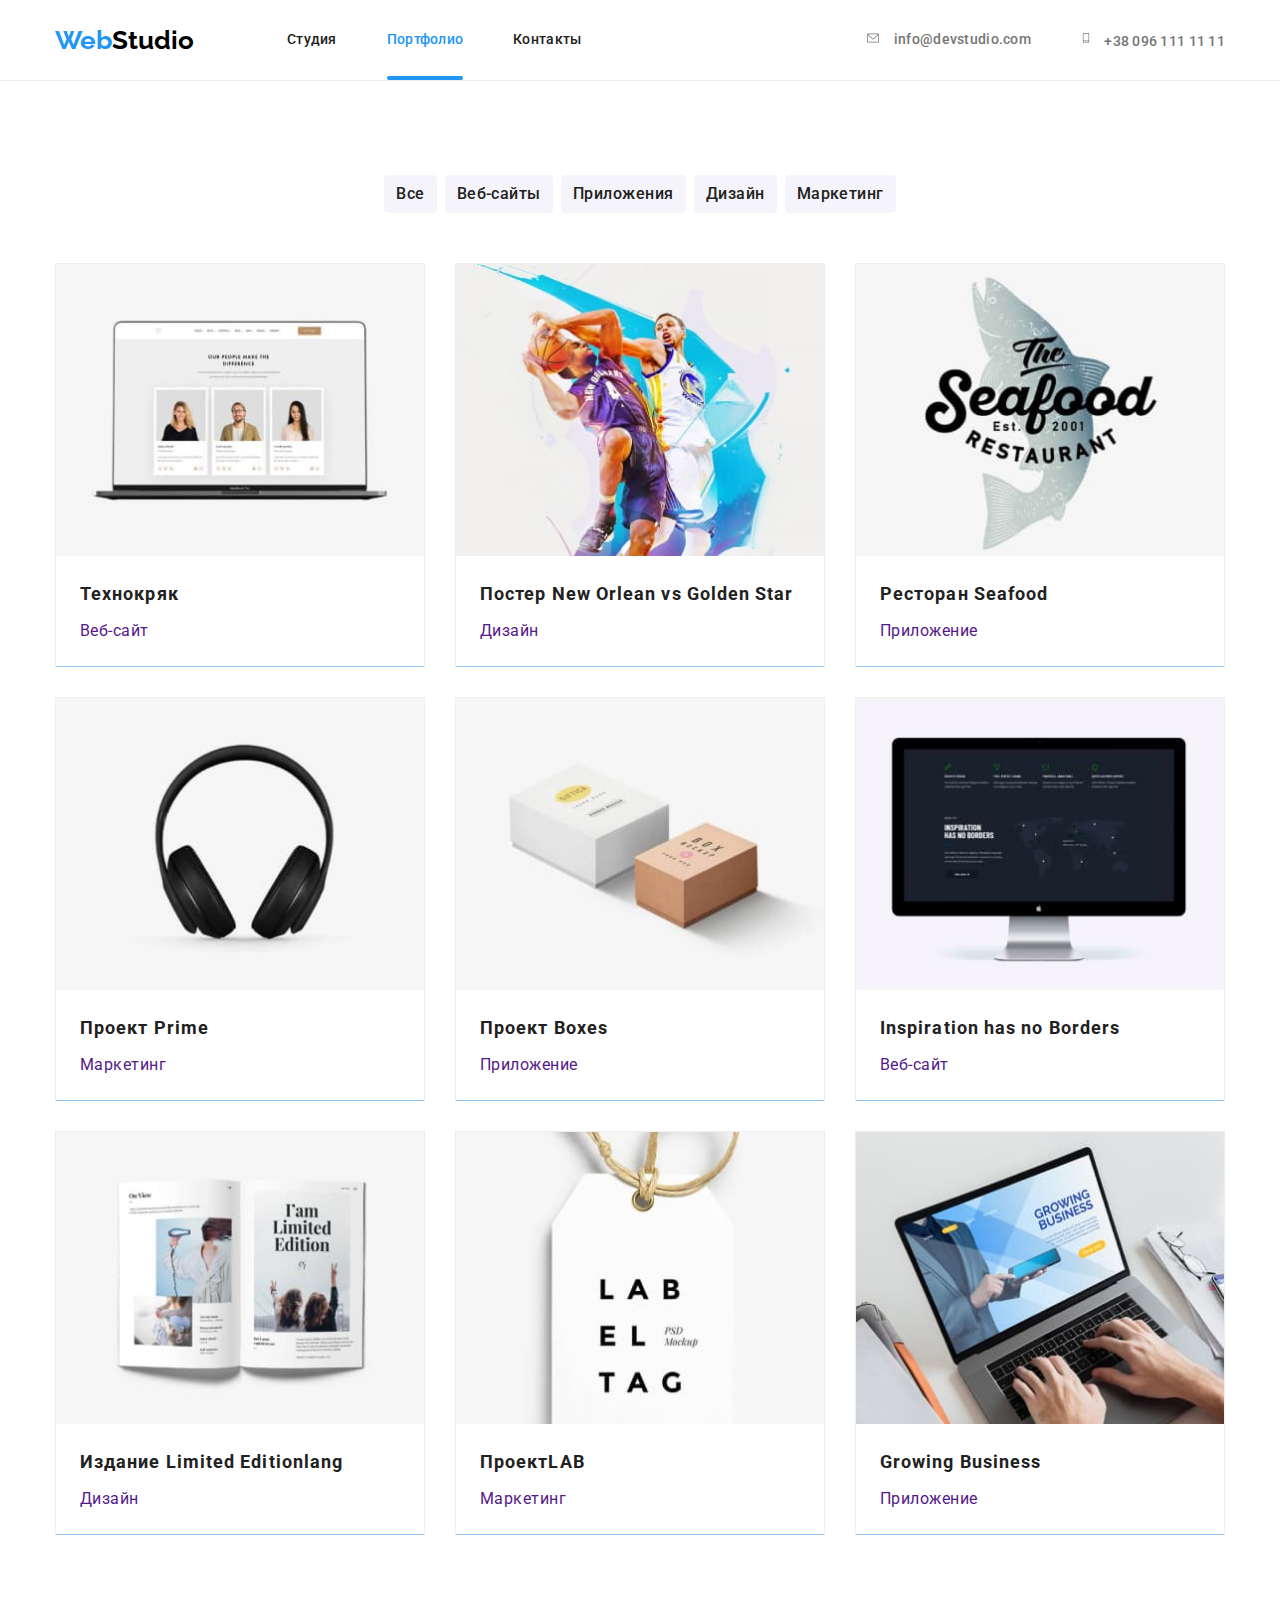
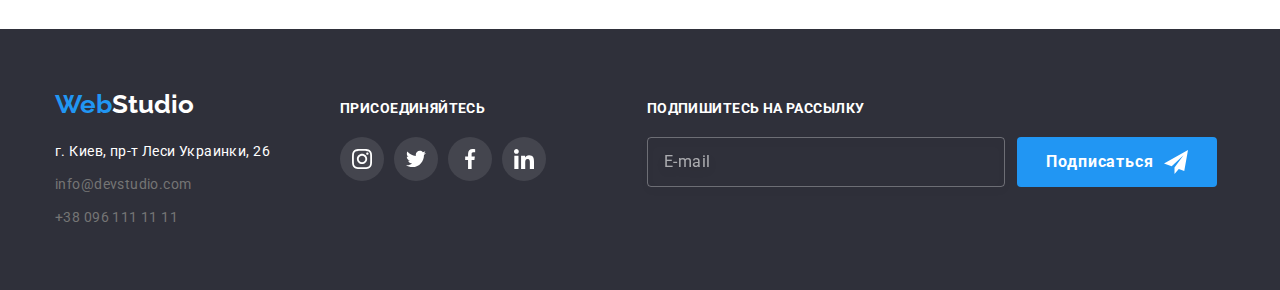
==== commit f9b42145: "исправлены тени карточек" ====
--- a/portfolio.html
+++ b/portfolio.html
@@ -59,12 +59,11 @@
                                 info@devstudio.com</a></li>
                     </ul>
                     <ul class="mob-social-list list">
-                        <li class="mob-social-list__item"><a class="mob-social-list__link link" href="">Instagram</a></li>
-                        <span class="line"></span>
-                        <li class="mob-social-list__item"><a class="mob-social-list__link link" href="">Twitter</a></li>
-                        <span class="line"></span>
-                        <li class="mob-social-list__item"><a class="mob-social-list__link link" href="">Facebook</a></li>
-                        <span class="line"></span>
+                        <li class="mob-social-list__item"><a class="mob-social-list__link link" href="">Instagram</a><span class="line"></span></li>
+            
+                        <li class="mob-social-list__item"><a class="mob-social-list__link link" href="">Twitter</a><span class="line"></span></li>
+                        
+                        <li class="mob-social-list__item"><a class="mob-social-list__link link" href="">Facebook</a><span class="line"></span></li>
                         <li class="mob-social-list__item"><a class="mob-social-list__link link" href="">LinkedIn</a></li>
                     </ul>
                 </div>
@@ -96,12 +95,13 @@
                     <img src="./images/portfolio/port1.jpg" alt="Пример готового веб-сайта" >
                 </picture>
                 <div class="portfolio-text"><p class="examples-text">Технокряк это современная площадка распространения коронавируса. Компании используют эту платформу для цифрового шпионажа и атак на защищённые сервера конкурентов.</p>
-                </div></div>
+                </div>
             <div class="work-examples__item">
                 <h2 class="work-examples__title">Технокряк</h2>
                 <p class="work-examples__form">Веб-сайт</p>
             </div>
             </a>
+        </div>
             </li>
 
             <li class="work-examples__card">
@@ -118,12 +118,14 @@
                 </picture>
            
             <div class="portfolio-text"><p class="examples-text">Технокряк это современная площадка распространения коронавируса. Компании используют эту платформу для цифрового шпионажа и атак на защищённые сервера конкурентов.</p>
-            </div></div>
+            </div>
+       
             <div class="work-examples__item">
                 <h2 class="work-examples__title">Постер <span lang="en">New Orlean vs Golden Star</span></h2>
                 <p class="work-examples__form">Дизайн</p>
             </div>
             </a>
+        </div>
             </li>
 
             <li class="work-examples__card">
@@ -139,10 +141,11 @@
                     <img src="./images/portfolio/port3.jpg" alt="Эмблема ресторана">
                 </picture>
             <div class="portfolio-text"><p class="examples-text">Технокряк это современная площадка распространения коронавируса. Компании используют эту платформу для цифрового шпионажа и атак на защищённые сервера конкурентов.</p>
-            </div></div>
+            </div>
             <div class="work-examples__item">
                 <h2 class="work-examples__title">Ресторан <span lang="en">Seafood</span></h2>
                 <p class="work-examples__form">Приложение</p></div></a>
+            </div>
             </li>      
 
             <li class="work-examples__card">
@@ -158,12 +161,13 @@
                     <img src="./images/portfolio/port4.jpg" alt="Наушники">
                 </picture>
             <div class="portfolio-text"><p class="examples-text">Технокряк это современная площадка распространения коронавируса. Компании используют эту платформу для цифрового шпионажа и атак на защищённые сервера конкурентов.</p>
-            </div></div>
+          </div>
             <div class="work-examples__item">
                 <h2 class="work-examples__title">Проект <span lang="en">Prime</span></h2>
                 <p class="work-examples__form">Маркетинг</p>
             </div>
             </a>
+         </div>
             </li> 
 
             <li class="work-examples__card">
@@ -179,12 +183,13 @@
                     <img src="./images/portfolio/port5.jpg" alt="2 коробки">
                 </picture>
             <div class="portfolio-text"><p class="examples-text">Технокряк это современная площадка распространения коронавируса. Компании используют эту платформу для цифрового шпионажа и атак на защищённые сервера конкурентов.</p>
-            </div></div>
+            </div>
             <div class="work-examples__item">
                 <h2 class="work-examples__title">Проект <span lang="en">Boxes</span></h2>
                 <p class="work-examples__form">Приложение</p>
             </div>
             </a>
+        </div>
             </li>     
 
             <li class="work-examples__card">
@@ -200,12 +205,13 @@
                     <img src="./images/portfolio/port6.jpg" alt="Экран монитора">
                 </picture>
             <div class="portfolio-text"><p class="examples-text">Технокряк это современная площадка распространения коронавируса. Компании используют эту платформу для цифрового шпионажа и атак на защищённые сервера конкурентов.</p>
-            </div></div>
+            </div>
             <div class="work-examples__item">
                 <h2 class="work-examples__title" lang="en">Inspiration has no Borders</h2>
                 <p class="work-examples__form">Веб-сайт</p>
             </div>
             </a>
+        </div>
             </li> 
 
             <li class="work-examples__card">
@@ -221,12 +227,13 @@
                     <img src="./images/portfolio/port7.jpg" alt="Разворот журнала">
                 </picture>
             <div class="portfolio-text"><p class="examples-text">Технокряк это современная площадка распространения коронавируса. Компании используют эту платформу для цифрового шпионажа и атак на защищённые сервера конкурентов.</p>
-            </div></div>
+            </div>
             <div class="work-examples__item">
                 <h2 class="work-examples__title">Издание <span lang="en">Limited Editionlang</span></h2>
                 <p class="work-examples__form">Дизайн</p>
             </div>
             </a>
+        </div>
             </li> 
 
             <li class="work-examples__card">
@@ -242,12 +249,13 @@
                     <img src="./images/portfolio/port8.jpg" alt="Этикетка">
                 </picture>
             <div class="portfolio-text"><p class="examples-text">Технокряк это современная площадка распространения коронавируса. Компании используют эту платформу для цифрового шпионажа и атак на защищённые сервера конкурентов.</p>
-            </div></div>
+            </div>
             <div class="work-examples__item">
                 <h2 class="work-examples__title">Проект<span lang="en">LAB</span></h2>
                 <p class="work-examples__form">Маркетинг</p>
             </div>
             </a>
+        </div>
             </li> 
 
             <li class="work-examples__card">
@@ -263,15 +271,15 @@
                     <img src="./images/portfolio/port9.jpg" alt="Человек печатаеn на ноутбуке">
                 </picture>
             <div class="portfolio-text"><p class="examples-text">Технокряк это современная площадка распространения коронавируса. Компании используют эту платформу для цифрового шпионажа и атак на защищённые сервера конкурентов.</p>
-            </div></div>
+            </div>
             <div class="work-examples__item">
                 <h2 class="work-examples__title" lang="en"> Growing Business</h2>
                 <p class="work-examples__form">Приложение</p>
             </div>
             </a>
+        </div>
             </li>
         </ul>
-    </div>
     </div>
 </section>
     </main>
--- a/css/main.css
+++ b/css/main.css
@@ -290,6 +290,7 @@
   padding-right: 15px;
   padding-left: 40px;
   padding-bottom: 48px;
+  z-index: 1;
 }
 
 .mob-menu-list__item {
@@ -441,6 +442,7 @@
 
 @media screen and (min-width: 1200px) {
   .hero {
+    max-width: 1600px;
     padding-top: 200px;
     padding-bottom: 200px;
     background-image: linear-gradient(rgba(47, 48, 58, 0.4), rgba(47, 48, 58, 0.4)), url(../images/main/hero.jpg);
@@ -887,8 +889,7 @@
 }
 
 .footer-container {
-  margin-left: 0;
-  margin-right: 0;
+  margin-left: 0 auto;
   text-align: center;
 }
 
@@ -906,6 +907,7 @@
     display: flex;
     align-items: baseline;
     position: relative;
+    text-align: left;
   }
 }
 
@@ -928,6 +930,7 @@
   .address-container {
     margin-bottom: 0;
     margin-right: 70px;
+    text-align: left;
   }
 }
 
@@ -1168,14 +1171,7 @@
 }
 
 .work-examples__link {
-  display: flex;
-  direction: column;
   height: 100%;
-  transition: box-shadow 250ms cubic-bezier(0.4, 0, 0.2, 1);
-}
-
-.work-examples__link:hover, .work-examples__link:focus {
-  box-shadow: 0px 1px 1px rgba(0, 0, 0, 0.12), 0px 4px 4px rgba(0, 0, 0, 0.06), 1px 4px 6px rgba(0, 0, 0, 0.16);
 }
 
 .work-examples__card {
@@ -1184,6 +1180,7 @@
   width: 450px;
   height: 404px;
   margin-top: 30px;
+  transition: box-shadow 250ms cubic-bezier(0.4, 0, 0.2, 1);
 }
 
 @media screen and (min-width: 768px) {
@@ -1198,6 +1195,9 @@
   .work-examples__card {
     width: 370px;
     height: 404px;
+  }
+  .work-examples__card:hover, .work-examples__card:focus {
+    box-shadow: 0px 1px 1px rgba(0, 0, 0, 0.12), 0px 4px 4px rgba(0, 0, 0, 0.06), 1px 4px 6px rgba(0, 0, 0, 0.16);
   }
 }
 
@@ -1219,9 +1219,10 @@
   top: 0;
   left: 0;
   width: 100%;
+  height: 100%;
   padding: 63px 24px 63px 24px;
   background-color: rgba(33, 150, 243, 0.9);
-  transform: translateY(115%);
+  transform: translateY(100%);
   transition: transform 250ms cubic-bezier(0.4, 0, 0.2, 1);
 }
 
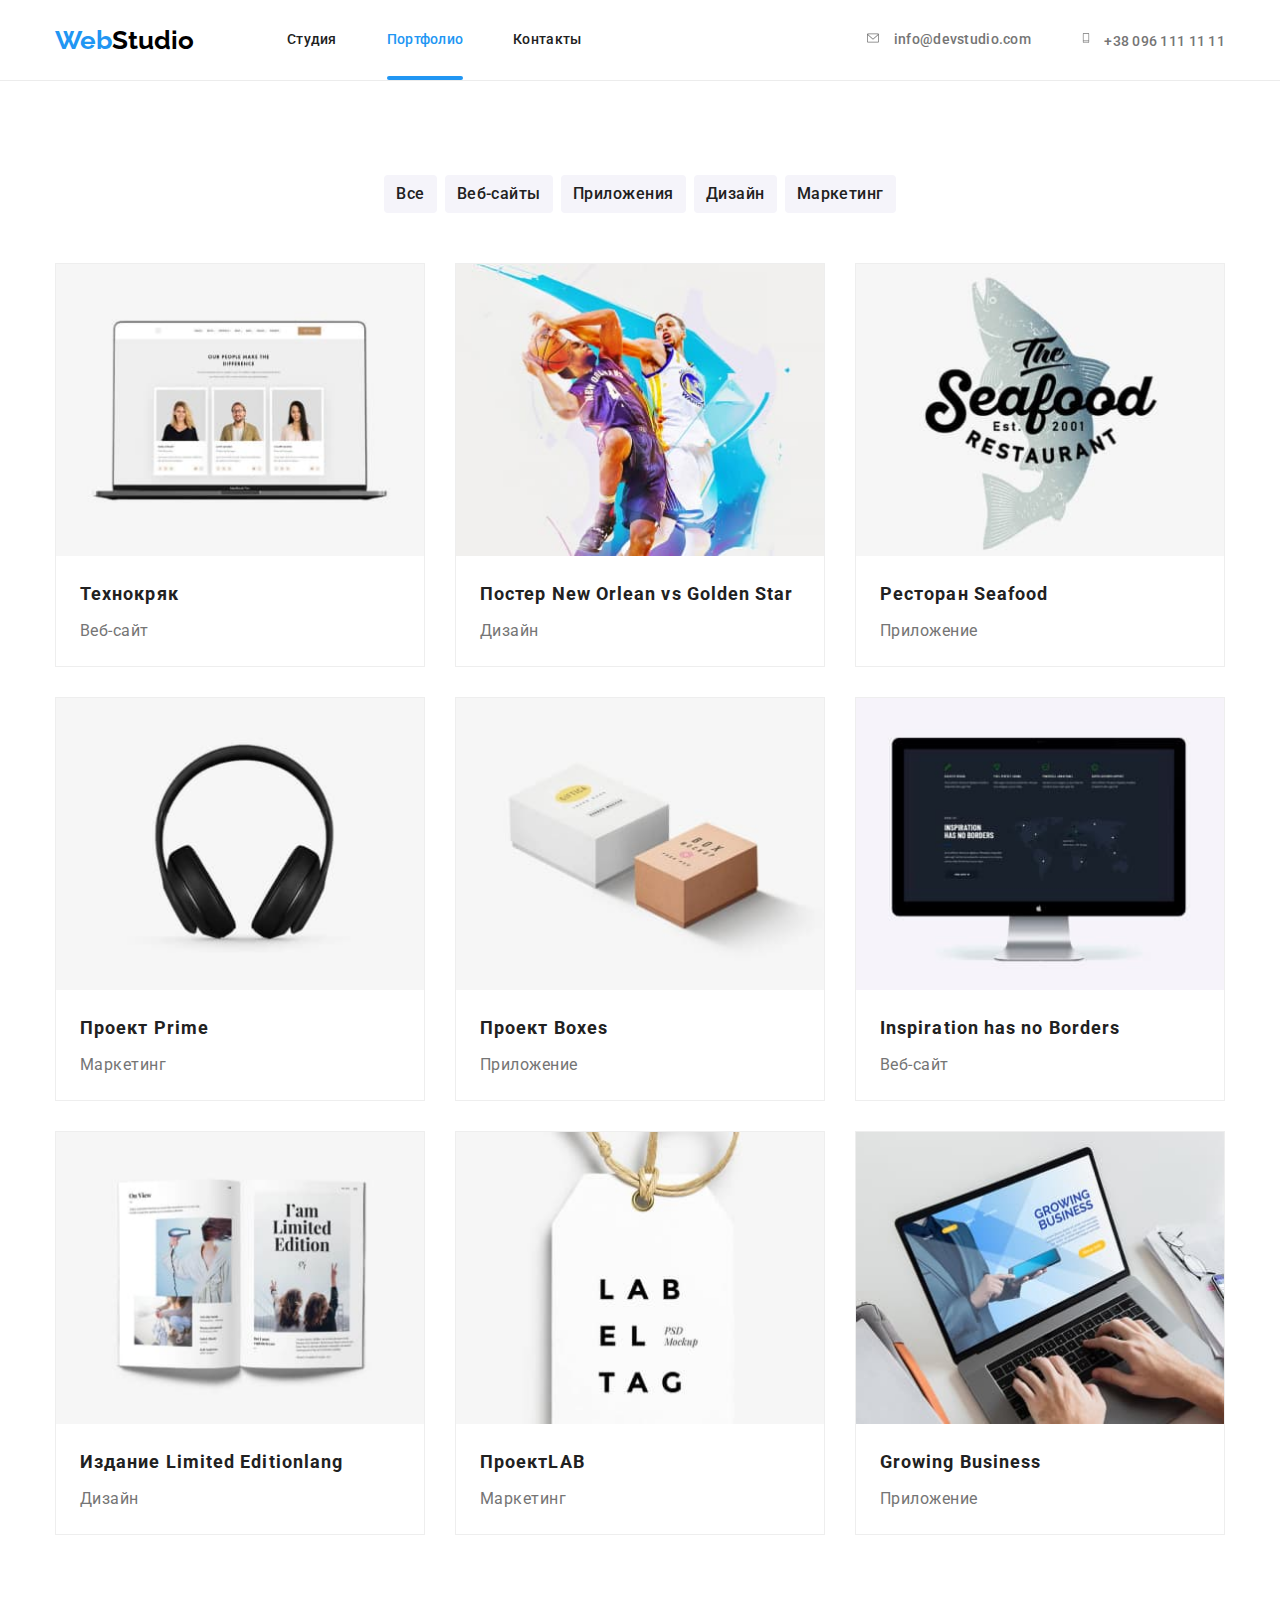
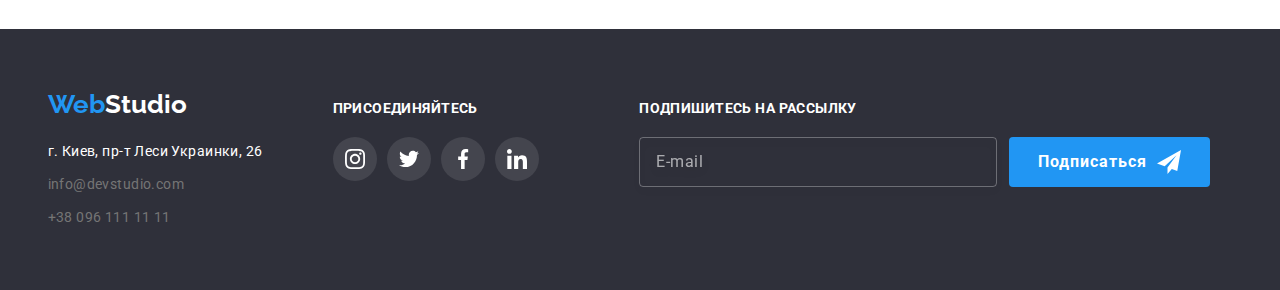
==== commit b22a7ad4: "правильный оверлей" ====
--- a/portfolio.html
+++ b/portfolio.html
@@ -83,8 +83,8 @@
     </ul>
         <ul class="work-examples list">
             <li class="work-examples__card">
-                <div class="work-examples__overlay">
-            <a href="" class="work-examples__link link">
+                <a href="" class="work-examples__link link">
+                <div class="work-examples__overlay">  
                 <picture>
                     <source srcset="./images/portfolio/port1.jpg 1x, ./images/portfolio/port1_2x.jpg 2x"
                     media="(min-width:1200px)">
@@ -95,18 +95,17 @@
                     <img src="./images/portfolio/port1.jpg" alt="Пример готового веб-сайта" >
                 </picture>
                 <div class="portfolio-text"><p class="examples-text">Технокряк это современная площадка распространения коронавируса. Компании используют эту платформу для цифрового шпионажа и атак на защищённые сервера конкурентов.</p>
-                </div>
+                </div></div>  
             <div class="work-examples__item">
                 <h2 class="work-examples__title">Технокряк</h2>
                 <p class="work-examples__form">Веб-сайт</p>
             </div>
             </a>
-        </div>
             </li>
 
             <li class="work-examples__card">
-                <div class="work-examples__overlay">
-            <a href="" class="work-examples__link link">
+                <a href="" class="work-examples__link link">
+                    <div class="work-examples__overlay">  
                 <picture>
                     <source srcset="./images/portfolio/port2.jpg 1x, ./images/portfolio/port2_2x.jpg 2x"
                     media="(min-width:1200px)">
@@ -118,19 +117,18 @@
                 </picture>
            
             <div class="portfolio-text"><p class="examples-text">Технокряк это современная площадка распространения коронавируса. Компании используют эту платформу для цифрового шпионажа и атак на защищённые сервера конкурентов.</p>
-            </div>
+            </div></div>
        
             <div class="work-examples__item">
                 <h2 class="work-examples__title">Постер <span lang="en">New Orlean vs Golden Star</span></h2>
                 <p class="work-examples__form">Дизайн</p>
             </div>
             </a>
-        </div>
             </li>
 
             <li class="work-examples__card">
-                <div class="work-examples__overlay">
-            <a href="" class="work-examples__link link">
+                <a href="" class="work-examples__link link">
+                    <div class="work-examples__overlay">  
                 <picture>
                     <source srcset="./images/portfolio/port3.jpg 1x, ./images/portfolio/port3_2x.jpg 2x"
                     media="(min-width:1200px)">
@@ -141,16 +139,16 @@
                     <img src="./images/portfolio/port3.jpg" alt="Эмблема ресторана">
                 </picture>
             <div class="portfolio-text"><p class="examples-text">Технокряк это современная площадка распространения коронавируса. Компании используют эту платформу для цифрового шпионажа и атак на защищённые сервера конкурентов.</p>
-            </div>
+            </div></div>
             <div class="work-examples__item">
                 <h2 class="work-examples__title">Ресторан <span lang="en">Seafood</span></h2>
-                <p class="work-examples__form">Приложение</p></div></a>
-            </div>
+                <p class="work-examples__form">Приложение</p>
+            </div></a>
             </li>      
 
             <li class="work-examples__card">
-                <div class="work-examples__overlay">
-            <a href="" class="work-examples__link link">
+                <a href="" class="work-examples__link link">
+                    <div class="work-examples__overlay">  
                 <picture>
                     <source srcset="./images/portfolio/port4.jpg 1x, ./images/portfolio/port4_2x.jpg 2x"
                     media="(min-width:1200px)">
@@ -161,18 +159,17 @@
                     <img src="./images/portfolio/port4.jpg" alt="Наушники">
                 </picture>
             <div class="portfolio-text"><p class="examples-text">Технокряк это современная площадка распространения коронавируса. Компании используют эту платформу для цифрового шпионажа и атак на защищённые сервера конкурентов.</p>
-          </div>
+          </div></div>
             <div class="work-examples__item">
                 <h2 class="work-examples__title">Проект <span lang="en">Prime</span></h2>
                 <p class="work-examples__form">Маркетинг</p>
             </div>
             </a>
-         </div>
             </li> 
 
             <li class="work-examples__card">
-                <div class="work-examples__overlay">
-            <a href="" class="work-examples__link link">
+                <a href="" class="work-examples__link link">
+                    <div class="work-examples__overlay">  
                 <picture>
                     <source srcset="./images/portfolio/port5.jpg 1x, ./images/portfolio/port5_2x.jpg 2x"
                     media="(min-width:1200px)">
@@ -183,18 +180,17 @@
                     <img src="./images/portfolio/port5.jpg" alt="2 коробки">
                 </picture>
             <div class="portfolio-text"><p class="examples-text">Технокряк это современная площадка распространения коронавируса. Компании используют эту платформу для цифрового шпионажа и атак на защищённые сервера конкурентов.</p>
-            </div>
+            </div></div>
             <div class="work-examples__item">
                 <h2 class="work-examples__title">Проект <span lang="en">Boxes</span></h2>
                 <p class="work-examples__form">Приложение</p>
             </div>
             </a>
-        </div>
             </li>     
 
             <li class="work-examples__card">
-                <div class="work-examples__overlay">
-            <a href="" class="work-examples__link link">
+                <a href="" class="work-examples__link link">
+                    <div class="work-examples__overlay">  
                 <picture>
                     <source srcset="./images/portfolio/port6.jpg 1x, ./images/portfolio/port6_2x.jpg 2x"
                     media="(min-width:1200px)">
@@ -205,18 +201,17 @@
                     <img src="./images/portfolio/port6.jpg" alt="Экран монитора">
                 </picture>
             <div class="portfolio-text"><p class="examples-text">Технокряк это современная площадка распространения коронавируса. Компании используют эту платформу для цифрового шпионажа и атак на защищённые сервера конкурентов.</p>
-            </div>
+            </div></div>
             <div class="work-examples__item">
                 <h2 class="work-examples__title" lang="en">Inspiration has no Borders</h2>
                 <p class="work-examples__form">Веб-сайт</p>
             </div>
             </a>
-        </div>
             </li> 
 
             <li class="work-examples__card">
-                <div class="work-examples__overlay">
-            <a href="" class="work-examples__link link">
+                <a href="" class="work-examples__link link">
+                    <div class="work-examples__overlay">  
                 <picture>
                     <source srcset="./images/portfolio/port7.jpg 1x, ./images/portfolio/port7_2x.jpg 2x"
                     media="(min-width:1200px)">
@@ -227,18 +222,17 @@
                     <img src="./images/portfolio/port7.jpg" alt="Разворот журнала">
                 </picture>
             <div class="portfolio-text"><p class="examples-text">Технокряк это современная площадка распространения коронавируса. Компании используют эту платформу для цифрового шпионажа и атак на защищённые сервера конкурентов.</p>
-            </div>
+            </div></div>
             <div class="work-examples__item">
                 <h2 class="work-examples__title">Издание <span lang="en">Limited Editionlang</span></h2>
                 <p class="work-examples__form">Дизайн</p>
             </div>
-            </a>
-        </div>
+        </a>
             </li> 
 
             <li class="work-examples__card">
-                <div class="work-examples__overlay">
-            <a href="" class="work-examples__link link">
+                <a href="" class="work-examples__link link">
+                    <div class="work-examples__overlay">  
                 <picture>
                     <source srcset="./images/portfolio/port8.jpg 1x, ./images/portfolio/port8_2x.jpg 2x"
                     media="(min-width:1200px)">
@@ -249,18 +243,17 @@
                     <img src="./images/portfolio/port8.jpg" alt="Этикетка">
                 </picture>
             <div class="portfolio-text"><p class="examples-text">Технокряк это современная площадка распространения коронавируса. Компании используют эту платформу для цифрового шпионажа и атак на защищённые сервера конкурентов.</p>
-            </div>
+            </div></div>
             <div class="work-examples__item">
                 <h2 class="work-examples__title">Проект<span lang="en">LAB</span></h2>
                 <p class="work-examples__form">Маркетинг</p>
             </div>
             </a>
-        </div>
             </li> 
 
             <li class="work-examples__card">
-                <div class="work-examples__overlay">
-            <a href="" class="work-examples__link link">
+                <a href="" class="work-examples__link link">
+                    <div class="work-examples__overlay">  
                 <picture>
                     <source srcset="./images/portfolio/port9.jpg 1x, ./images/portfolio/port9_2x.jpg 2x"
                     media="(min-width:1200px)">
@@ -271,13 +264,12 @@
                     <img src="./images/portfolio/port9.jpg" alt="Человек печатаеn на ноутбуке">
                 </picture>
             <div class="portfolio-text"><p class="examples-text">Технокряк это современная площадка распространения коронавируса. Компании используют эту платформу для цифрового шпионажа и атак на защищённые сервера конкурентов.</p>
-            </div>
+            </div></div>
             <div class="work-examples__item">
                 <h2 class="work-examples__title" lang="en"> Growing Business</h2>
                 <p class="work-examples__form">Приложение</p>
             </div>
             </a>
-        </div>
             </li>
         </ul>
     </div>
--- a/css/main.css
+++ b/css/main.css
@@ -53,7 +53,8 @@
 }
 
 .container {
-  width: 100%;
+  width: 100vw;
+  min-width: 320px;
   padding-left: 15px;
   padding-right: 15px;
   margin: 0 auto;
@@ -284,26 +285,35 @@
   width: 100vw;
   height: 100vh;
   top: 0;
-  right: 0;
   background-color: white;
   padding-top: 48px;
-  padding-right: 15px;
-  padding-left: 40px;
+  padding-left: 20px;
   padding-bottom: 48px;
   z-index: 1;
+  display: flex;
+  flex-direction: column;
+}
+
+@media screen and (min-width: 480px) {
+  .mob-menu {
+    padding-left: 40px;
+  }
 }
 
 .mob-menu-list__item {
   font-weight: 500;
-  font-size: 40px;
+  font-size: 30px;
   line-height: 1.18;
   letter-spacing: 0.02em;
   padding: 0;
-  margin-bottom: 32px;
-}
-
-.mob-menu-list__item:last-child {
-  margin-bottom: 302px;
+  margin-bottom: 25px;
+}
+
+@media screen and (min-width: 480px) {
+  .mob-menu-list__item {
+    font-size: 40px;
+    margin-bottom: 32px;
+  }
 }
 
 .mob-nav__link {
@@ -337,36 +347,55 @@
 }
 
 .mob-auth-list {
+  margin-top: auto;
   margin-bottom: 64px;
 }
 
 .mob-auth-list__tel {
   font-weight: 500;
-  font-size: 34px;
+  font-size: 24px;
   line-height: 1.18;
   letter-spacing: 0.02em;
   color: var(--accent-color);
   text-decoration: none;
 }
 
+@media screen and (min-width: 480px) {
+  .mob-auth-list__tel {
+    font-size: 34px;
+  }
+}
+
 .mob-auth-list__mail {
   font-weight: 500;
-  font-size: 24px;
+  font-size: 18px;
   line-height: 1.17;
   letter-spacing: 0.02em;
   color: #757575;
 }
 
+@media screen and (min-width: 480px) {
+  .mob-auth-list__mail {
+    font-size: 24px;
+  }
+}
+
 .mob-auth-list__item {
   margin-bottom: 32px;
 }
 
 .mob-social-list__link {
   font-weight: 500;
-  font-size: 18px;
+  font-size: 12px;
   line-height: 1.22;
   letter-spacing: 0.02em;
   color: #2196f3;
+}
+
+@media screen and (min-width: 480px) {
+  .mob-social-list__link {
+    font-size: 18px;
+  }
 }
 
 .mob-social-list {
@@ -500,8 +529,14 @@
   margin-bottom: 30px;
   background-color: #f5f4fa;
   border-radius: 4px;
-  width: 450px;
+  width: 300px;
   height: 120px;
+}
+
+@media screen and (min-width: 480px) {
+  .thumb {
+    width: 450px;
+  }
 }
 
 @media screen and (min-width: 768px) {
@@ -578,8 +613,14 @@
 }
 
 .advantage-list-wrap {
-  width: 450px;
+  width: 320px;
   margin-top: 30px;
+}
+
+@media screen and (min-width: 480px) {
+  .advantage-list-wrap {
+    width: 450px;
+  }
 }
 
 @media screen and (min-width: 768px) {
@@ -663,6 +704,7 @@
 
 .team-section {
   background: var(--secondary-bg-color);
+  min-width: 320px;
   width: 100vw;
   padding-top: 60px;
   padding-bottom: 60px;
@@ -702,11 +744,17 @@
 }
 
 .team-list__wrap {
-  width: 450px;
+  width: 300px;
   background: var(--white-color);
   border-radius: 0px 0px 4px 4px;
   box-shadow: 0px 1px 3px rgba(0, 0, 0, 0.12), 0px 1px 1px rgba(0, 0, 0, 0.14), 0px 2px 1px rgba(0, 0, 0, 0.2);
   margin-top: 30px;
+}
+
+@media screen and (min-width: 480px) {
+  .team-list__wrap {
+    width: 450px;
+  }
 }
 
 @media screen and (min-width: 768px) {
@@ -818,7 +866,7 @@
   display: flex;
   justify-content: center;
   align-items: center;
-  width: 210px;
+  width: 130px;
   height: 92px;
   border: 1px solid #afb1b8;
   border-radius: 4px;
@@ -829,6 +877,12 @@
   border: 1px solid var(--accent-color);
 }
 
+@media screen and (min-width: 480px) {
+  .partner-item {
+    width: 210px;
+  }
+}
+
 @media screen and (min-width: 768px) {
   .partner-item {
     width: 226px;
@@ -842,8 +896,15 @@
 }
 
 .partner {
-  margin-left: 30px;
-  margin-top: 30px;
+  margin-left: 18px;
+  margin-top: 18px;
+}
+
+@media screen and (min-width: 480px) {
+  .partner {
+    margin-left: 30px;
+    margin-top: 30px;
+  }
 }
 
 .partner-logo {
@@ -858,7 +919,7 @@
 
 .clients {
   font-weight: 700;
-  font-size: 28px;
+  font-size: 20px;
   line-height: 1.18;
   text-align: center;
   letter-spacing: 0.03em;
@@ -866,6 +927,12 @@
   margin-bottom: 30px;
 }
 
+@media screen and (min-width: 480px) {
+  .clients {
+    font-size: 28px;
+  }
+}
+
 @media screen and (min-width: 1200px) {
   .clients {
     font-size: 36px;
@@ -876,10 +943,19 @@
 
 .partner-list {
   display: flex;
+  justify-content: center;
   flex-wrap: wrap;
-  flex-basis: calc(100% / 2-30px);
-  margin-left: -30px;
-  margin-top: -30px;
+  flex-basis: calc(100% / 2-18px);
+  margin-left: -18px;
+  margin-top: -18px;
+}
+
+@media screen and (min-width: 480px) {
+  .partner-list {
+    flex-basis: calc(100% / 2-30px);
+    margin-left: -30px;
+    margin-top: -30px;
+  }
 }
 
 @media screen and (min-width: 768px) {
@@ -915,7 +991,6 @@
   padding-top: 60px;
   padding-bottom: 60px;
   background: var(--bg-color);
-  padding-left: 15px;
   padding-right: 15px;
   margin: 0 auto;
 }
@@ -1069,7 +1144,7 @@
   padding-left: 16px;
   margin-right: 0;
   margin-bottom: 20px;
-  width: 450px;
+  width: 280px;
   height: 50px;
   border: 1px solid rgba(255, 255, 255, 0.3);
   box-sizing: border-box;
@@ -1089,6 +1164,12 @@
   line-height: 1.25;
   letter-spacing: 0.03em;
   color: rgba(255, 255, 255, 0.6);
+}
+
+@media screen and (min-width: 480px) {
+  .mail-form__input {
+    width: 450px;
+  }
 }
 
 @media screen and (min-width: 1200px) {
@@ -1177,10 +1258,16 @@
 .work-examples__card {
   border: 1px solid #eeeeee;
   box-sizing: border-box;
-  width: 450px;
+  width: 300px;
   height: 404px;
   margin-top: 30px;
   transition: box-shadow 250ms cubic-bezier(0.4, 0, 0.2, 1);
+}
+
+@media screen and (min-width: 480px) {
+  .work-examples__card {
+    width: 450px;
+  }
 }
 
 @media screen and (min-width: 768px) {
@@ -1271,6 +1358,7 @@
   font-size: 16px;
   line-height: 1.88;
   letter-spacing: 0.03em;
+  color: #757575;
 }
 
 .work-link {
@@ -1309,13 +1397,19 @@
   top: 50%;
   left: 50%;
   transform: translate(-50%, -50%);
-  width: 450px;
+  width: 300px;
   min-height: 609px;
   background-color: #ffffff;
   box-shadow: 0px 1px 3px rgba(0, 0, 0, 0.12), 0px 1px 1px rgba(0, 0, 0, 0.14), 0px 2px 1px rgba(0, 0, 0, 0.2);
   border-radius: 4px;
 }
 
+@media screen and (min-width: 480px) {
+  .modal {
+    width: 450px;
+  }
+}
+
 @media screen and (min-width: 1200px) {
   .modal {
     min-width: 528px;
@@ -1327,8 +1421,8 @@
   display: flex;
   justify-content: center;
   align-items: center;
-  width: 30px;
-  height: 30px;
+  width: 25px;
+  height: 25px;
   background-color: #ffffff;
   border: 1px solid rgba(0, 0, 0, 0.1);
   border-radius: 50%;
@@ -1343,18 +1437,37 @@
   cursor: pointer;
 }
 
+@media screen and (min-width: 480px) {
+  .button-open {
+    width: 30px;
+    height: 30px;
+  }
+}
+
 .backdrop .form-info {
-  padding: 40px;
+  padding: 20px;
+}
+
+@media screen and (min-width: 480px) {
+  .backdrop .form-info {
+    padding: 40px;
+  }
 }
 
 .info {
   margin-bottom: 12px;
   font-weight: bold;
-  font-size: 20px;
+  font-size: 17px;
   line-height: 1.5;
   text-align: center;
   letter-spacing: 0.03em;
   color: var(--title-text-color);
+}
+
+@media screen and (min-width: 480px) {
+  .info {
+    font-size: 20px;
+  }
 }
 
 @media screen and (min-width: 1200px) {
@@ -1453,12 +1566,18 @@
   align-items: center;
   justify-content: center;
   font-weight: normal;
-  font-size: 12px;
+  font-size: 9px;
   line-height: 1.17;
   letter-spacing: 0.03em;
   color: #757575;
 }
 
+@media screen and (min-width: 480px) {
+  .checkbox-label {
+    font-size: 12px;
+  }
+}
+
 @media screen and (min-width: 1200px) {
   .checkbox-label {
     font-size: 14px;
@@ -1480,4 +1599,20 @@
   justify-content: center;
   margin-top: 30px;
 }
+
+.form-info__label,
+.form-comment-label {
+  font-size: 11px;
+}
+
+@media screen and (min-width: 480px) {
+  .form-info__label,
+  .form-comment-label {
+    font-size: 12px;
+  }
+}
+
+.modal-agree {
+  line-height: 1.7;
+}
 /*# sourceMappingURL=main.css.map */